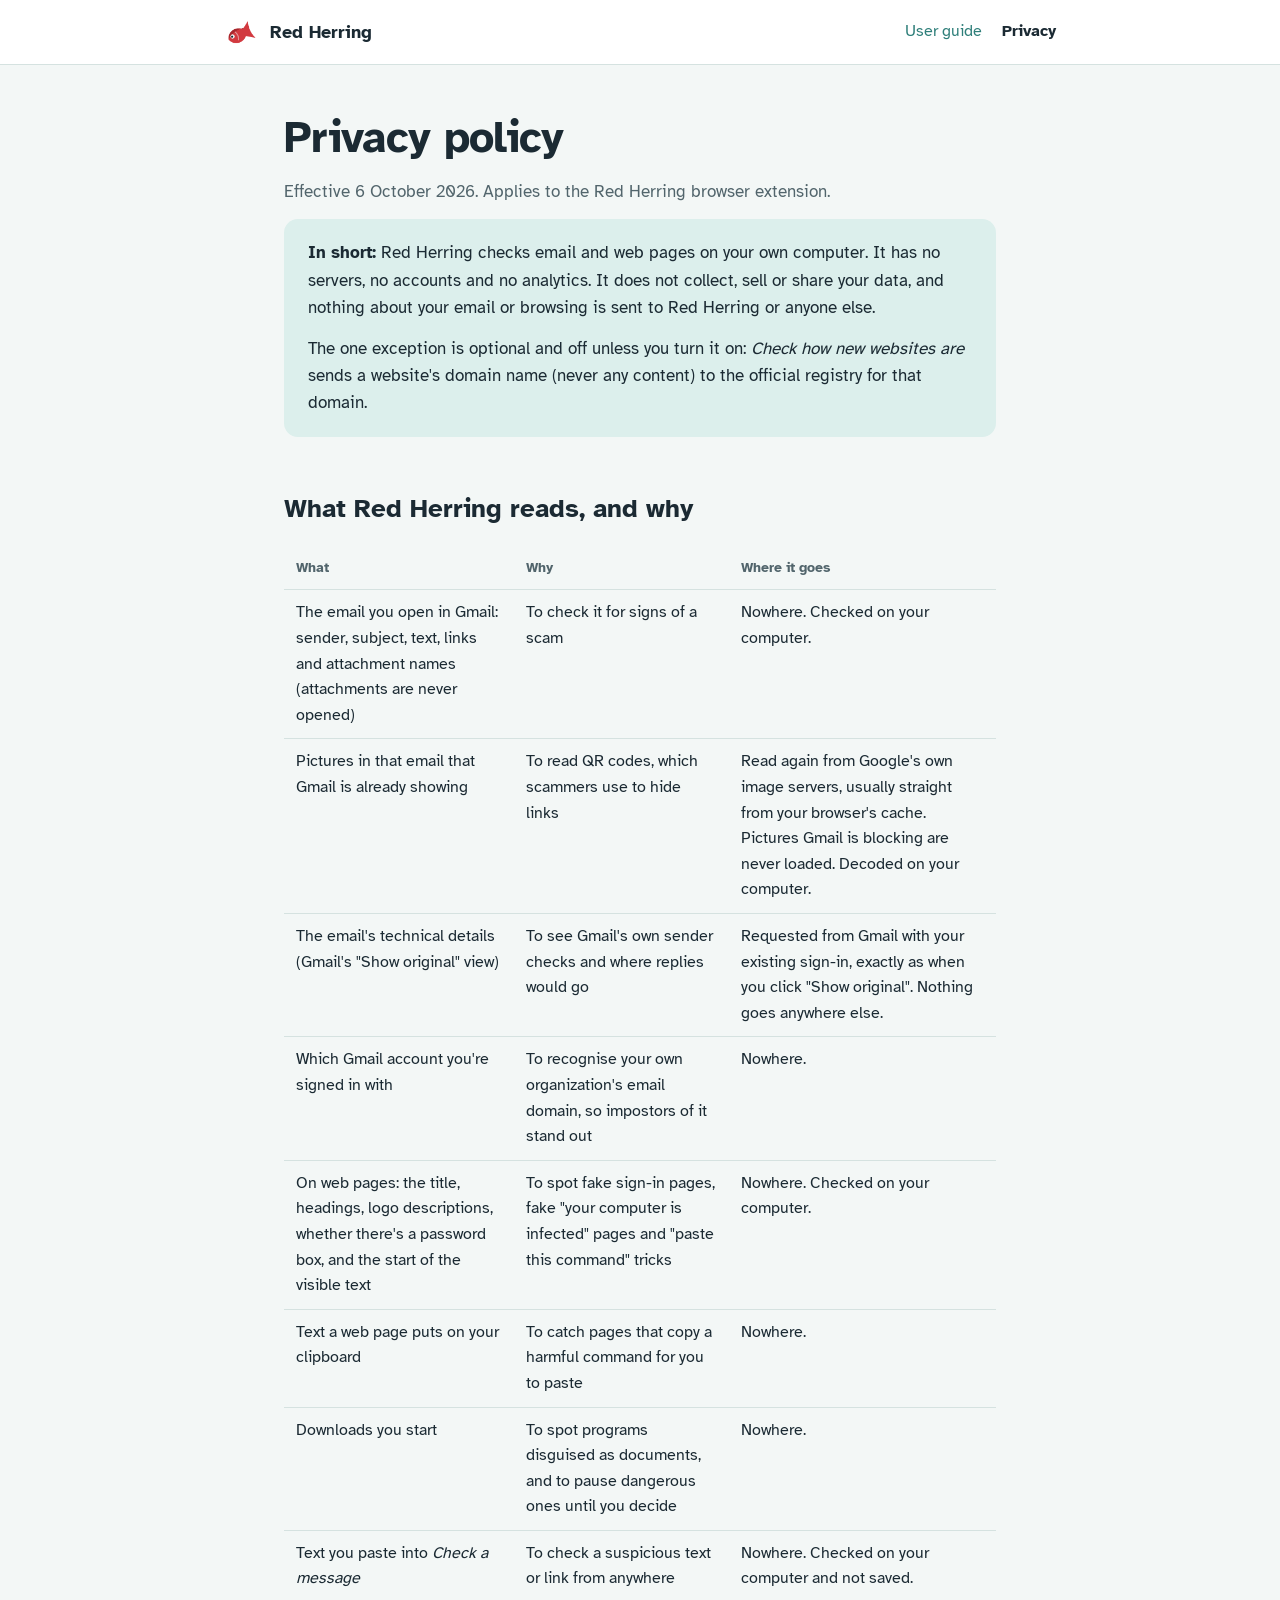
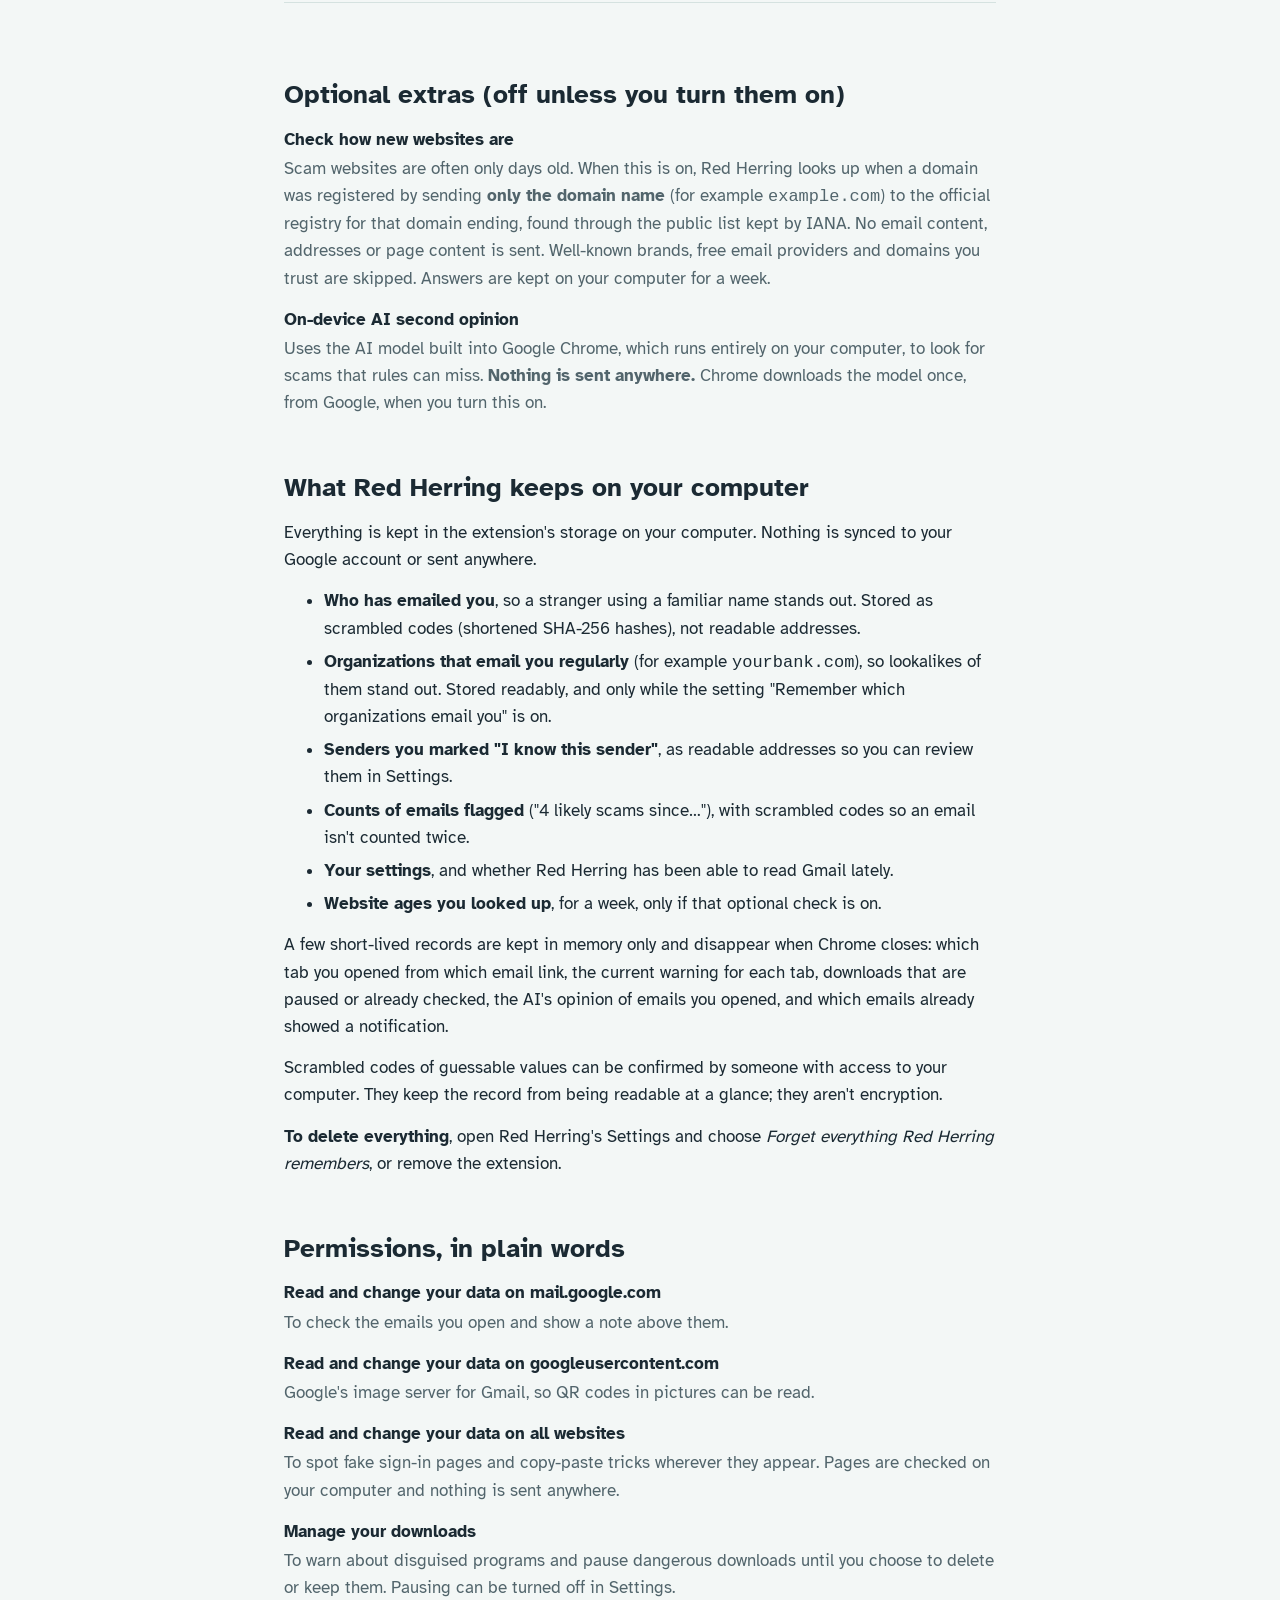
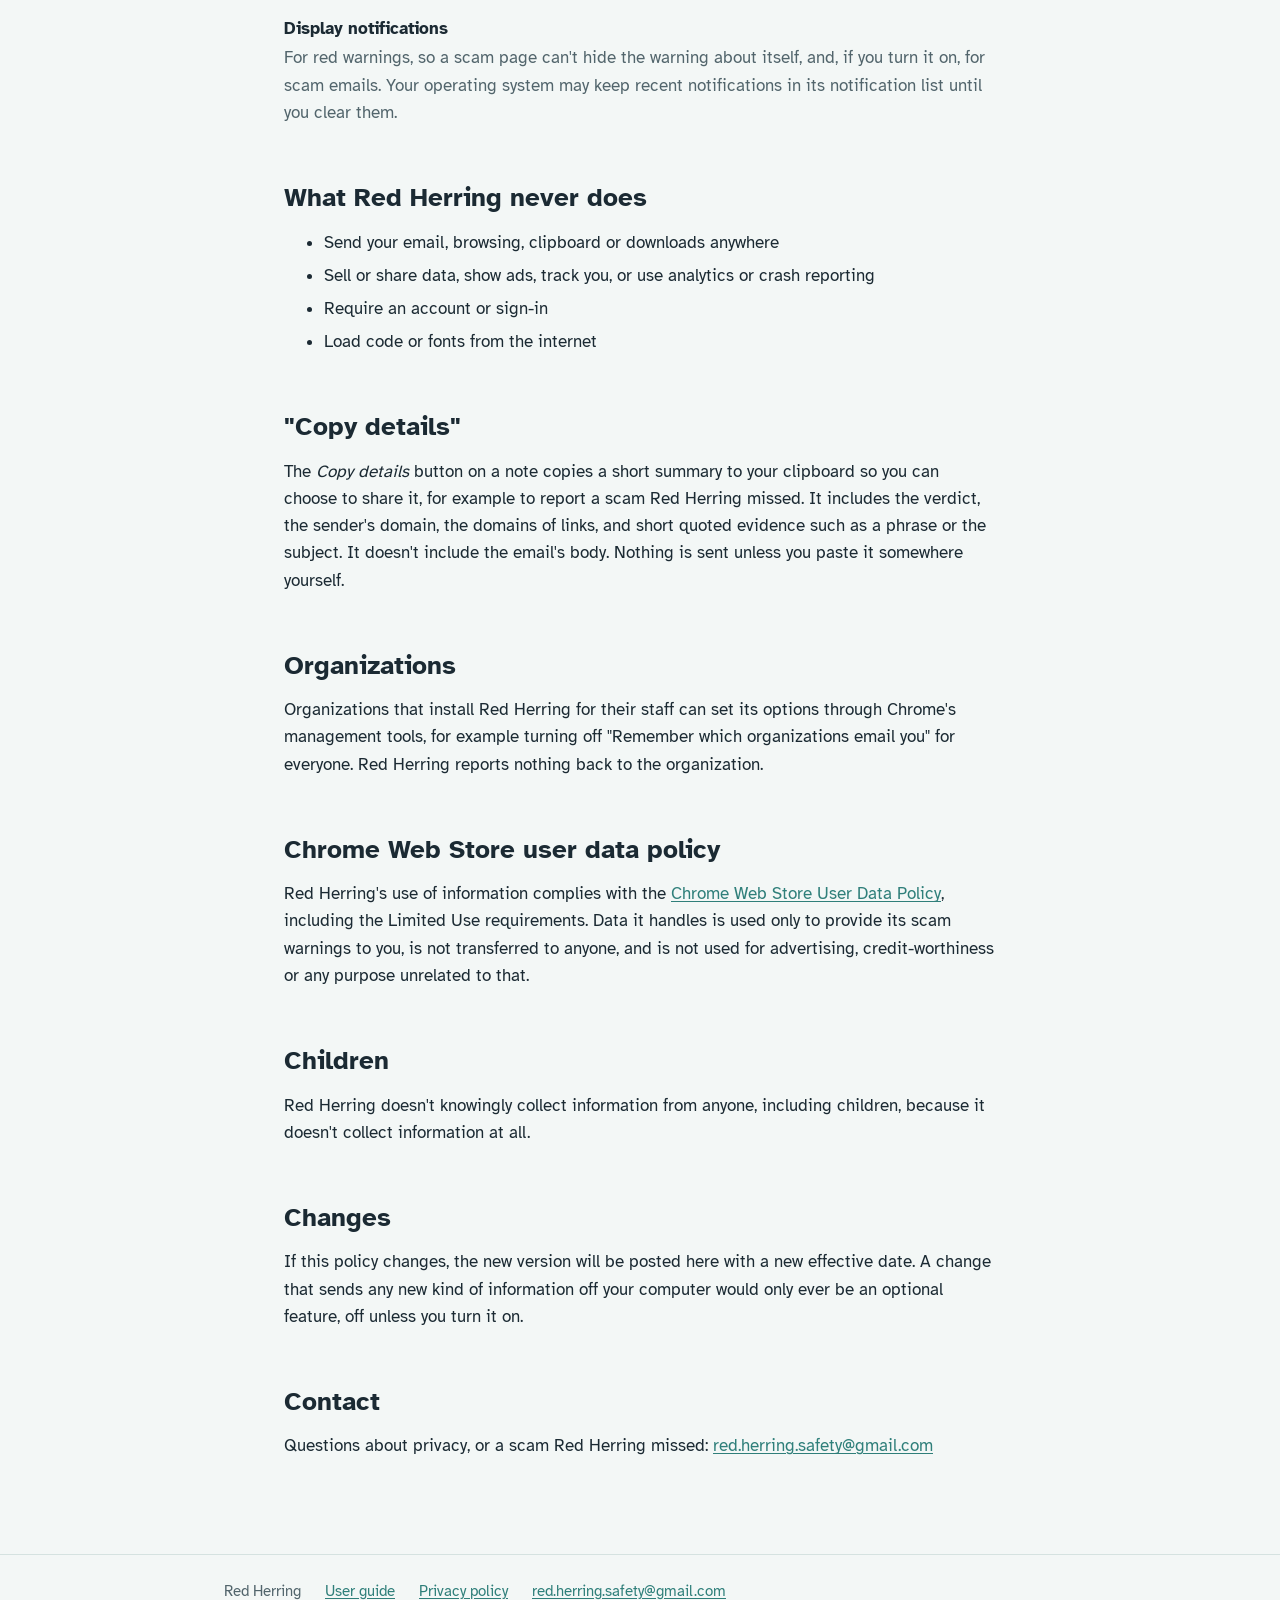
==== privacy.html @ 5241ccdd "Red Herring user guide and privacy policy Public pages for the Red Herring browser extension, served" ====
<!doctype html>
<html lang="en">
<head>
  <meta charset="utf-8">
  <meta name="viewport" content="width=device-width, initial-scale=1">
  <title>Red Herring privacy policy</title>
  <meta name="description" content="Red Herring checks email and web pages on your computer. It has no servers, no accounts and no telemetry.">
  <link rel="icon" href="assets/favicon.png">
  <link rel="stylesheet" href="assets/site.css">
</head>
<body>
  <header class="site-header">
    <div class="inner">
      <a class="brand" href="./"><img src="assets/fish.png" alt="">Red Herring</a>
      <nav aria-label="Site">
        <a href="./">User guide</a>
        <a href="privacy.html" aria-current="page">Privacy</a>
      </nav>
    </div>
  </header>

  <main class="prose">
    <h1>Privacy policy</h1>
    <p class="muted">Effective 6 October 2026. Applies to the Red Herring browser extension.</p>

    <div class="summary">
      <p><strong>In short:</strong> Red Herring checks email and web pages on your own computer. It has no servers, no accounts and no analytics. It does not collect, sell or share your data, and nothing about your email or browsing is sent to Red Herring or anyone else.</p>
      <p>The one exception is optional and off unless you turn it on: <em>Check how new websites are</em> sends a website's domain name (never any content) to the official registry for that domain.</p>
    </div>

    <h2>What Red Herring reads, and why</h2>
    <div class="table-wrap">
      <table>
        <thead><tr><th scope="col">What</th><th scope="col">Why</th><th scope="col">Where it goes</th></tr></thead>
        <tbody>
          <tr><td>The email you open in Gmail: sender, subject, text, links and attachment names (attachments are never opened)</td><td>To check it for signs of a scam</td><td>Nowhere. Checked on your computer.</td></tr>
          <tr><td>Pictures in that email that Gmail is already showing</td><td>To read QR codes, which scammers use to hide links</td><td>Read again from Google's own image servers, usually straight from your browser's cache. Pictures Gmail is blocking are never loaded. Decoded on your computer.</td></tr>
          <tr><td>The email's technical details (Gmail's "Show original" view)</td><td>To see Gmail's own sender checks and where replies would go</td><td>Requested from Gmail with your existing sign-in, exactly as when you click "Show original". Nothing goes anywhere else.</td></tr>
          <tr><td>Which Gmail account you're signed in with</td><td>To recognise your own organization's email domain, so impostors of it stand out</td><td>Nowhere.</td></tr>
          <tr><td>On web pages: the title, headings, logo descriptions, whether there's a password box, and the start of the visible text</td><td>To spot fake sign-in pages, fake "your computer is infected" pages and "paste this command" tricks</td><td>Nowhere. Checked on your computer.</td></tr>
          <tr><td>Text a web page puts on your clipboard</td><td>To catch pages that copy a harmful command for you to paste</td><td>Nowhere.</td></tr>
          <tr><td>Downloads you start</td><td>To spot programs disguised as documents, and to pause dangerous ones until you decide</td><td>Nowhere.</td></tr>
          <tr><td>Text you paste into <em>Check a message</em></td><td>To check a suspicious text or link from anywhere</td><td>Nowhere. Checked on your computer and not saved.</td></tr>
        </tbody>
      </table>
    </div>

    <h2>Optional extras (off unless you turn them on)</h2>
    <dl>
      <dt>Check how new websites are</dt>
      <dd>Scam websites are often only days old. When this is on, Red Herring looks up when a domain was registered by sending <strong>only the domain name</strong> (for example <code>example.com</code>) to the official registry for that domain ending, found through the public list kept by IANA. No email content, addresses or page content is sent. Well-known brands, free email providers and domains you trust are skipped. Answers are kept on your computer for a week.</dd>
      <dt>On-device AI second opinion</dt>
      <dd>Uses the AI model built into Google Chrome, which runs entirely on your computer, to look for scams that rules can miss. <strong>Nothing is sent anywhere.</strong> Chrome downloads the model once, from Google, when you turn this on.</dd>
    </dl>

    <h2>What Red Herring keeps on your computer</h2>
    <p>Everything is kept in the extension's storage on your computer. Nothing is synced to your Google account or sent anywhere.</p>
    <ul>
      <li><strong>Who has emailed you</strong>, so a stranger using a familiar name stands out. Stored as scrambled codes (shortened SHA-256 hashes), not readable addresses.</li>
      <li><strong>Organizations that email you regularly</strong> (for example <code>yourbank.com</code>), so lookalikes of them stand out. Stored readably, and only while the setting "Remember which organizations email you" is on.</li>
      <li><strong>Senders you marked "I know this sender"</strong>, as readable addresses so you can review them in Settings.</li>
      <li><strong>Counts of emails flagged</strong> ("4 likely scams since…"), with scrambled codes so an email isn't counted twice.</li>
      <li><strong>Your settings</strong>, and whether Red Herring has been able to read Gmail lately.</li>
      <li><strong>Website ages you looked up</strong>, for a week, only if that optional check is on.</li>
    </ul>
    <p>A few short-lived records are kept in memory only and disappear when Chrome closes: which tab you opened from which email link, the current warning for each tab, downloads that are paused or already checked, the AI's opinion of emails you opened, and which emails already showed a notification.</p>
    <p>Scrambled codes of guessable values can be confirmed by someone with access to your computer. They keep the record from being readable at a glance; they aren't encryption.</p>
    <p><strong>To delete everything</strong>, open Red Herring's Settings and choose <em>Forget everything Red Herring remembers</em>, or remove the extension.</p>

    <h2>Permissions, in plain words</h2>
    <dl>
      <dt>Read and change your data on mail.google.com</dt>
      <dd>To check the emails you open and show a note above them.</dd>
      <dt>Read and change your data on googleusercontent.com</dt>
      <dd>Google's image server for Gmail, so QR codes in pictures can be read.</dd>
      <dt>Read and change your data on all websites</dt>
      <dd>To spot fake sign-in pages and copy-paste tricks wherever they appear. Pages are checked on your computer and nothing is sent anywhere.</dd>
      <dt>Manage your downloads</dt>
      <dd>To warn about disguised programs and pause dangerous downloads until you choose to delete or keep them. Pausing can be turned off in Settings.</dd>
      <dt>Display notifications</dt>
      <dd>For red warnings, so a scam page can't hide the warning about itself, and, if you turn it on, for scam emails. Your operating system may keep recent notifications in its notification list until you clear them.</dd>
    </dl>

    <h2>What Red Herring never does</h2>
    <ul>
      <li>Send your email, browsing, clipboard or downloads anywhere</li>
      <li>Sell or share data, show ads, track you, or use analytics or crash reporting</li>
      <li>Require an account or sign-in</li>
      <li>Load code or fonts from the internet</li>
    </ul>

    <h2>"Copy details"</h2>
    <p>The <em>Copy details</em> button on a note copies a short summary to your clipboard so you can choose to share it, for example to report a scam Red Herring missed. It includes the verdict, the sender's domain, the domains of links, and short quoted evidence such as a phrase or the subject. It doesn't include the email's body. Nothing is sent unless you paste it somewhere yourself.</p>

    <h2>Organizations</h2>
    <p>Organizations that install Red Herring for their staff can set its options through Chrome's management tools, for example turning off "Remember which organizations email you" for everyone. Red Herring reports nothing back to the organization.</p>

    <h2>Chrome Web Store user data policy</h2>
    <p>Red Herring's use of information complies with the <a href="https://developer.chrome.com/docs/webstore/program-policies/user-data-faq">Chrome Web Store User Data Policy</a>, including the Limited Use requirements. Data it handles is used only to provide its scam warnings to you, is not transferred to anyone, and is not used for advertising, credit-worthiness or any purpose unrelated to that.</p>

    <h2>Children</h2>
    <p>Red Herring doesn't knowingly collect information from anyone, including children, because it doesn't collect information at all.</p>

    <h2>Changes</h2>
    <p>If this policy changes, the new version will be posted here with a new effective date. A change that sends any new kind of information off your computer would only ever be an optional feature, off unless you turn it on.</p>

    <h2>Contact</h2>
    <p>Questions about privacy, or a scam Red Herring missed: <a href="mailto:red.herring.safety@gmail.com">red.herring.safety@gmail.com</a></p>
  </main>

  <footer class="site-footer">
    <div class="inner">
      <span>Red Herring</span>
      <a href="./">User guide</a>
      <a href="privacy.html">Privacy policy</a>
      <a href="mailto:red.herring.safety@gmail.com">red.herring.safety@gmail.com</a>
    </div>
  </footer>
</body>
</html>
---- assets/site.css ----
/* Red Herring - public pages. Same look as the extension: calm sea tones,
   herring red kept for the fish and real danger. */

@font-face {
  font-family: 'Atkinson Hyperlegible';
  src: url('fonts/atkinson-hyperlegible-latin-400-normal.woff2') format('woff2');
  font-weight: 400;
  font-display: swap;
}
@font-face {
  font-family: 'Atkinson Hyperlegible';
  src: url('fonts/atkinson-hyperlegible-latin-700-normal.woff2') format('woff2');
  font-weight: 700;
  font-display: swap;
}

:root {
  --paper: #f3f7f6;
  --surface: #ffffff;
  --ink: #1b2a33;
  --muted: #52656c;
  --line: #d5e2e0;
  --tide: #2f7f7a;
  --tide-soft: #dcefec;
  --amber: #a86d06;
  --amber-soft: #fbefd6;
  --red: #b42e34;
  --red-soft: #fbe3e2;
  --neutral: #7a8b90;
  color-scheme: light dark;
}
@media (prefers-color-scheme: dark) {
  :root:not([data-theme='light']) {
    --paper: #12232b;
    --surface: #182d36;
    --ink: #e4eeec;
    --muted: #9db2b5;
    --line: #2a434c;
    --tide: #5db8af;
    --tide-soft: #1d3d3f;
    --amber: #e0a63a;
    --amber-soft: #3a3120;
    --red: #f0676b;
    --red-soft: #402528;
    --neutral: #8fa2a6;
  }
}

* { box-sizing: border-box; }
html { -webkit-text-size-adjust: 100%; }
body {
  margin: 0;
  background: var(--paper);
  color: var(--ink);
  font: 17px/1.6 'Atkinson Hyperlegible', system-ui, sans-serif;
}
a { color: var(--tide); text-underline-offset: 2px; }
:focus-visible { outline: 2px solid var(--tide); outline-offset: 2px; border-radius: 4px; }
.muted { color: var(--muted); }

/* Site header: the fish and name, two links. */
.site-header { border-bottom: 1px solid var(--line); background: var(--surface); }
.site-header .inner { max-width: 880px; margin: 0 auto; padding: 14px 24px; display: flex; align-items: center; gap: 12px; }
.site-header .brand { display: flex; align-items: center; gap: 10px; font-weight: 700; color: var(--ink); text-decoration: none; font-size: 18px; }
.site-header .brand img { width: 36px; height: 36px; }
.site-header nav { margin-left: auto; display: flex; gap: 20px; font-size: 16px; }
.site-header nav a { text-decoration: none; }
.site-header nav a[aria-current='page'] { color: var(--ink); font-weight: 700; }

main { max-width: 880px; margin: 0 auto; padding: 48px 24px 80px; }
main.prose { max-width: 760px; }

h1 { font-size: clamp(30px, 4.6vw, 44px); line-height: 1.12; letter-spacing: -.015em; margin: 0 0 16px; }
h2 { font-size: 26px; line-height: 1.25; margin: 56px 0 14px; }
h3 { font-size: 19px; line-height: 1.3; margin: 28px 0 6px; }
p, ul, ol { margin: 0 0 14px; }
li + li { margin-top: 6px; }
.lede { font-size: 20px; color: var(--muted); max-width: 56ch; }

/* Hero on the guide. */
.hero { display: grid; grid-template-columns: 1fr auto; gap: 32px; align-items: center; }
.hero img { width: 160px; height: 160px; }

/* Contents list for the long guide. */
.contents { margin-top: 32px; padding: 18px 22px; border: 1px solid var(--line); border-radius: 12px; background: var(--surface); }
.contents h2 { font-size: 15px; margin: 0 0 8px; color: var(--muted); }
.contents ol { margin: 0; padding-left: 30px; columns: 2; column-gap: 32px; }
.contents li { break-inside: avoid; }

/* The verdict colours, explained once. */
.key { list-style: none; padding: 0; display: grid; gap: 12px; }
.key li { display: grid; grid-template-columns: 16px 1fr; gap: 12px; align-items: start; margin: 0; }
.key .swatch { width: 16px; height: 16px; border-radius: 50%; margin-top: 5px; }
.key .danger { background: var(--red); }
.key .caution { background: var(--amber); }
.key .ok { background: var(--neutral); }

figure { margin: 18px 0 22px; }
figure img { display: block; max-width: 100%; height: auto; border-radius: 10px; }
figcaption { font-size: 15px; color: var(--muted); margin-top: 8px; }

/* Settings and permissions read as definition lists. */
dl { margin: 0 0 14px; }
dt { font-weight: 700; margin-top: 14px; }
dd { margin: 2px 0 0; color: var(--muted); }

table { width: 100%; border-collapse: collapse; margin: 8px 0 20px; font-size: 16px; }
th, td { text-align: left; vertical-align: top; padding: 10px 12px; border-bottom: 1px solid var(--line); }
th { font-size: 14px; color: var(--muted); font-weight: 700; }
.table-wrap { overflow-x: auto; }

.callout { margin: 28px 0; padding: 20px 24px; border-radius: 14px; background: var(--amber-soft); }
.callout h2, .callout h3 { margin-top: 0; }
.callout p:last-child { margin-bottom: 0; }

.summary { padding: 20px 24px; border-radius: 14px; background: var(--tide-soft); }
.summary p:last-child { margin-bottom: 0; }

kbd { font: inherit; font-size: .9em; padding: 1px 6px; border: 1px solid var(--line); border-bottom-width: 2px; border-radius: 6px; background: var(--surface); }

.site-footer { border-top: 1px solid var(--line); }
.site-footer .inner { max-width: 880px; margin: 0 auto; padding: 24px; font-size: 15px; color: var(--muted); display: flex; flex-wrap: wrap; gap: 8px 24px; }

@media (max-width: 700px) {
  body { font-size: 16px; }
  main { padding: 32px 16px 64px; }
  .site-header .inner, .site-footer .inner { padding-left: 16px; padding-right: 16px; }
  .hero { grid-template-columns: 1fr; }
  .hero img { width: 96px; height: 96px; order: -1; }
  .contents ol { columns: 1; }
  /* The privacy table stacks: what, then why and where it goes. */
  table, tbody, tr, td { display: block; }
  thead { display: none; }
  tr { padding: 12px 0; border-bottom: 1px solid var(--line); }
  td { border: 0; padding: 2px 0; }
  td:first-child { font-weight: 700; }
  td:nth-child(2)::before { content: 'Why: '; color: var(--muted); font-weight: 700; }
  td:nth-child(3)::before { content: 'Where it goes: '; color: var(--muted); font-weight: 700; }
}
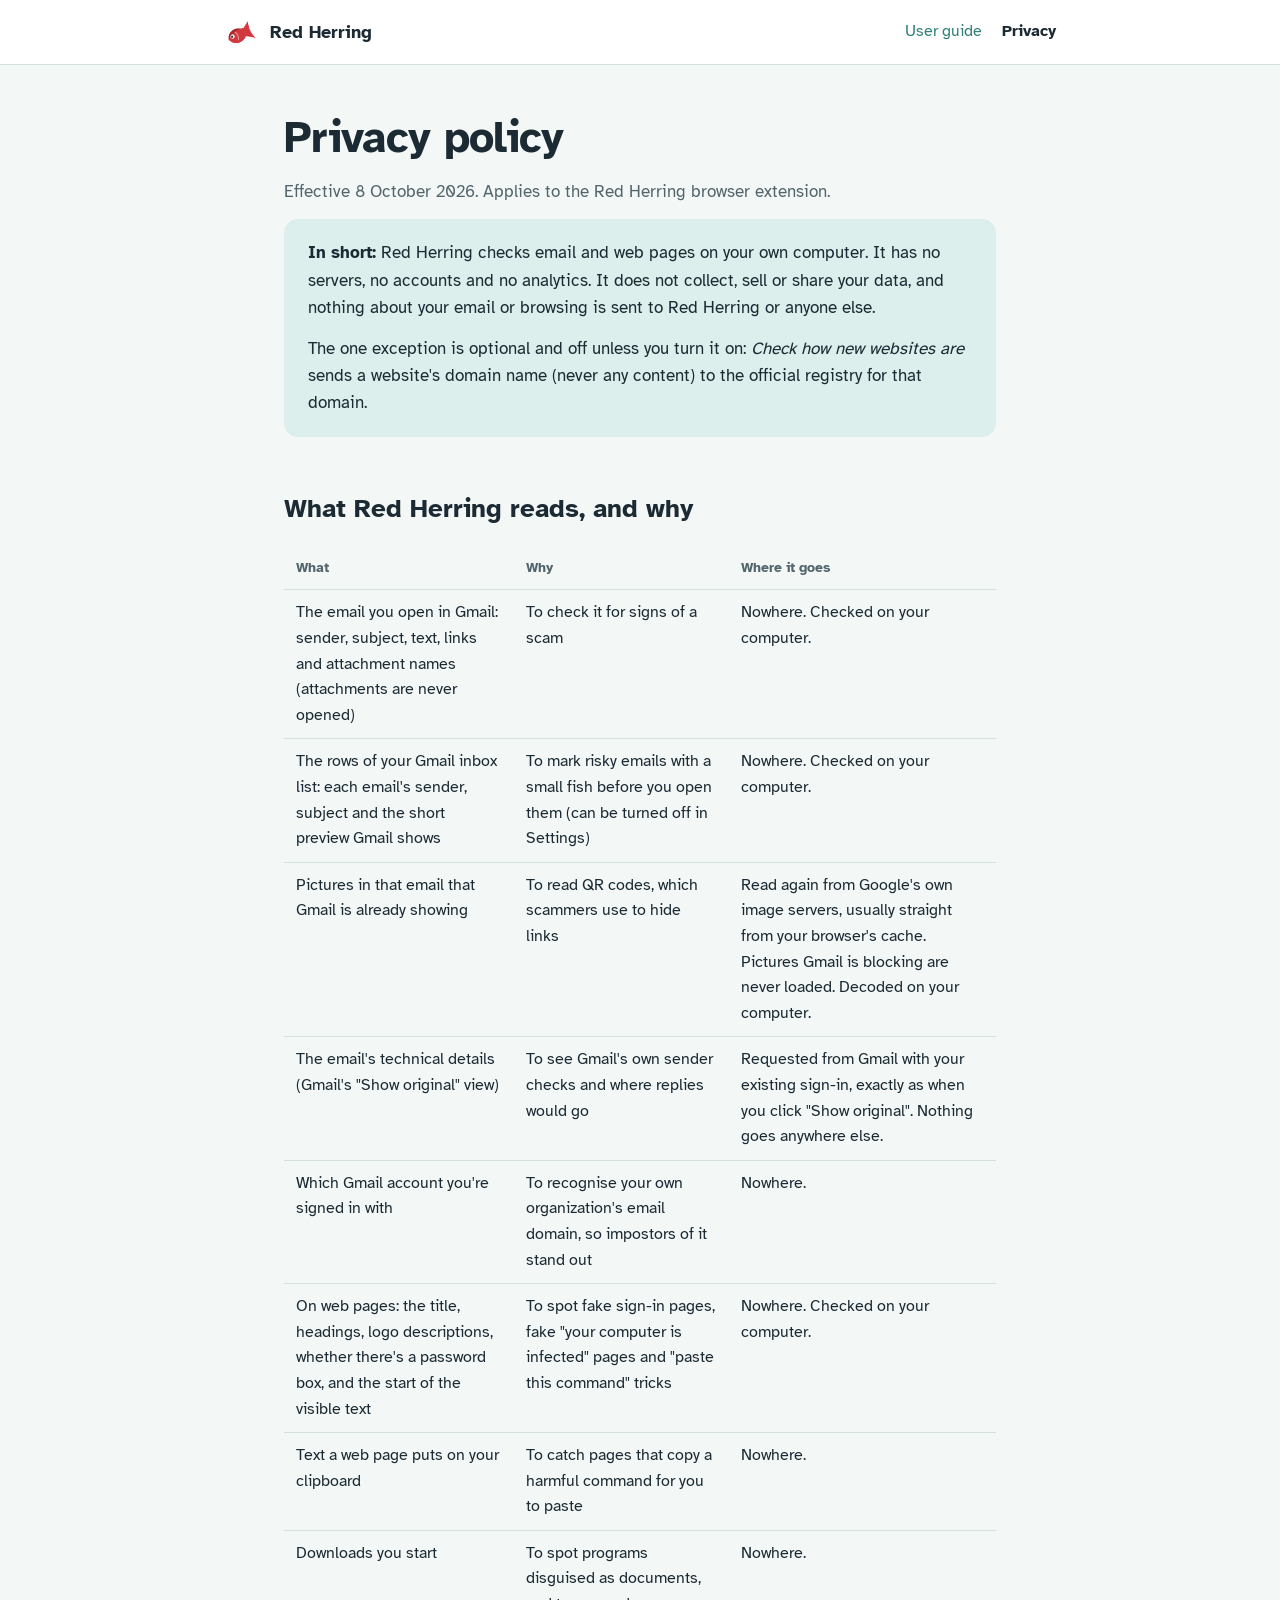
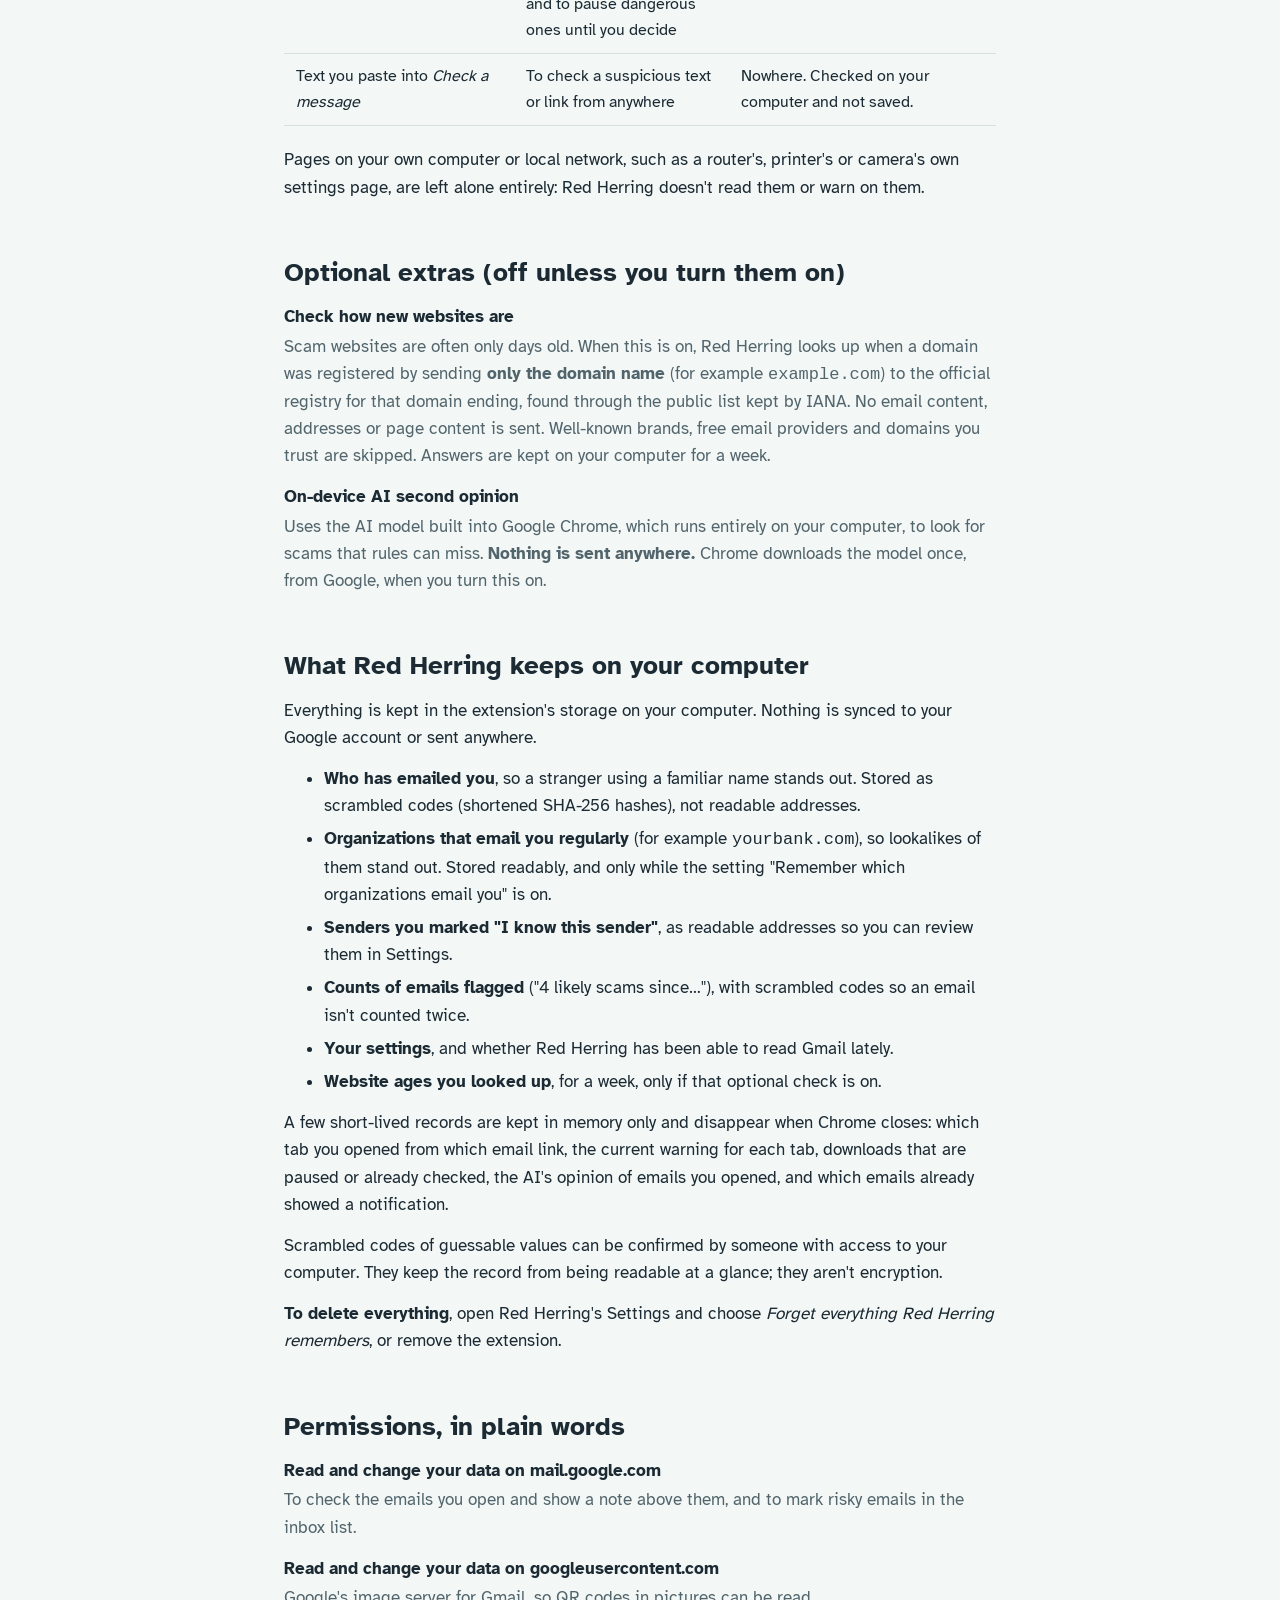
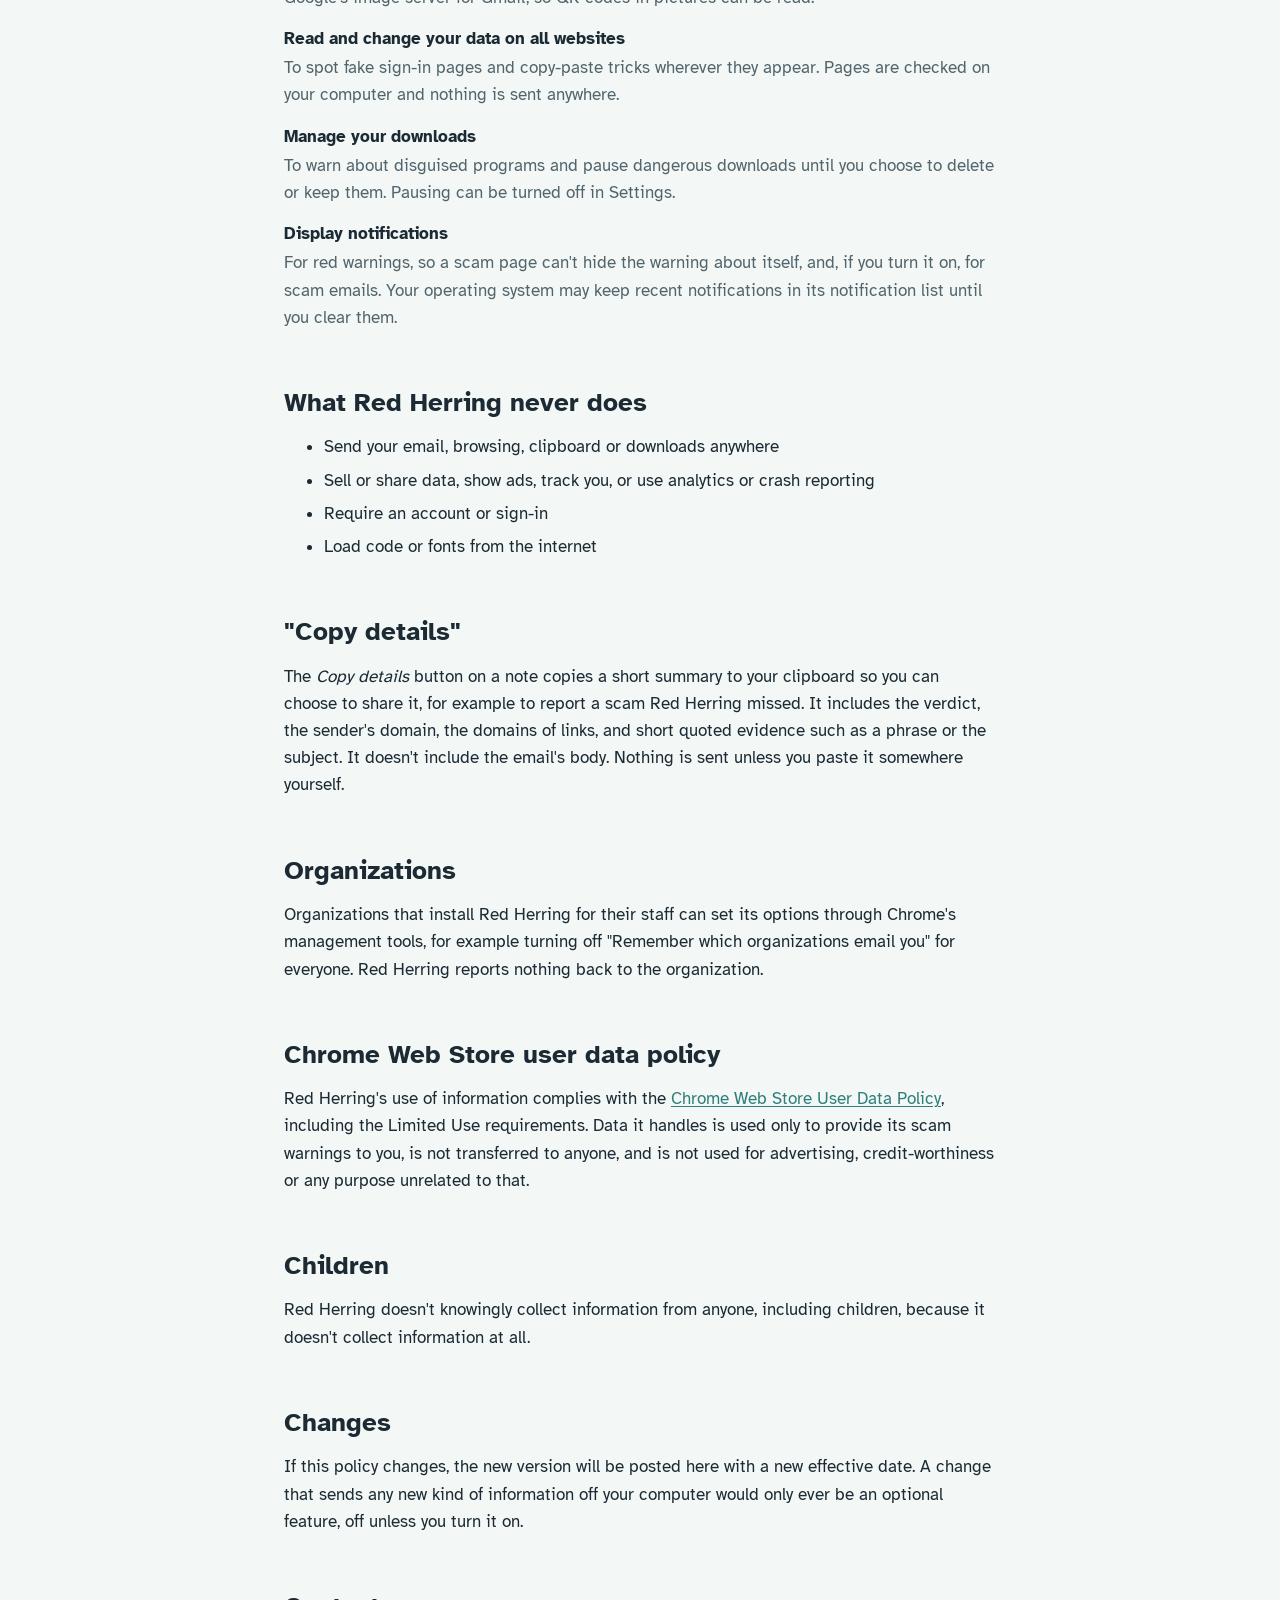
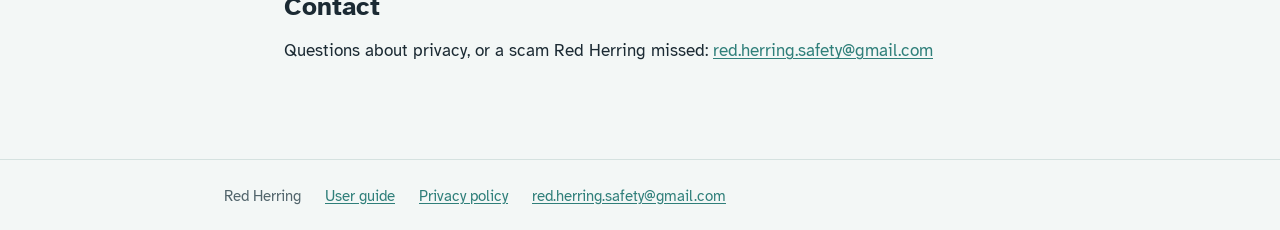
==== commit 6efef5d8: "Guide and privacy policy for 1.2.8: store link, inbox marks, Show me, sender facts, relationship sca" ====
--- a/privacy.html
+++ b/privacy.html
@@ -21,7 +21,7 @@
 
   <main class="prose">
     <h1>Privacy policy</h1>
-    <p class="muted">Effective 6 October 2026. Applies to the Red Herring browser extension.</p>
+    <p class="muted">Effective 8 October 2026. Applies to the Red Herring browser extension.</p>
 
     <div class="summary">
       <p><strong>In short:</strong> Red Herring checks email and web pages on your own computer. It has no servers, no accounts and no analytics. It does not collect, sell or share your data, and nothing about your email or browsing is sent to Red Herring or anyone else.</p>
@@ -34,6 +34,7 @@
         <thead><tr><th scope="col">What</th><th scope="col">Why</th><th scope="col">Where it goes</th></tr></thead>
         <tbody>
           <tr><td>The email you open in Gmail: sender, subject, text, links and attachment names (attachments are never opened)</td><td>To check it for signs of a scam</td><td>Nowhere. Checked on your computer.</td></tr>
+          <tr><td>The rows of your Gmail inbox list: each email's sender, subject and the short preview Gmail shows</td><td>To mark risky emails with a small fish before you open them (can be turned off in Settings)</td><td>Nowhere. Checked on your computer.</td></tr>
           <tr><td>Pictures in that email that Gmail is already showing</td><td>To read QR codes, which scammers use to hide links</td><td>Read again from Google's own image servers, usually straight from your browser's cache. Pictures Gmail is blocking are never loaded. Decoded on your computer.</td></tr>
           <tr><td>The email's technical details (Gmail's "Show original" view)</td><td>To see Gmail's own sender checks and where replies would go</td><td>Requested from Gmail with your existing sign-in, exactly as when you click "Show original". Nothing goes anywhere else.</td></tr>
           <tr><td>Which Gmail account you're signed in with</td><td>To recognise your own organization's email domain, so impostors of it stand out</td><td>Nowhere.</td></tr>
@@ -44,6 +45,7 @@
         </tbody>
       </table>
     </div>
+    <p>Pages on your own computer or local network, such as a router's, printer's or camera's own settings page, are left alone entirely: Red Herring doesn't read them or warn on them.</p>
 
     <h2>Optional extras (off unless you turn them on)</h2>
     <dl>
@@ -70,7 +72,7 @@
     <h2>Permissions, in plain words</h2>
     <dl>
       <dt>Read and change your data on mail.google.com</dt>
-      <dd>To check the emails you open and show a note above them.</dd>
+      <dd>To check the emails you open and show a note above them, and to mark risky emails in the inbox list.</dd>
       <dt>Read and change your data on googleusercontent.com</dt>
       <dd>Google's image server for Gmail, so QR codes in pictures can be read.</dd>
       <dt>Read and change your data on all websites</dt>
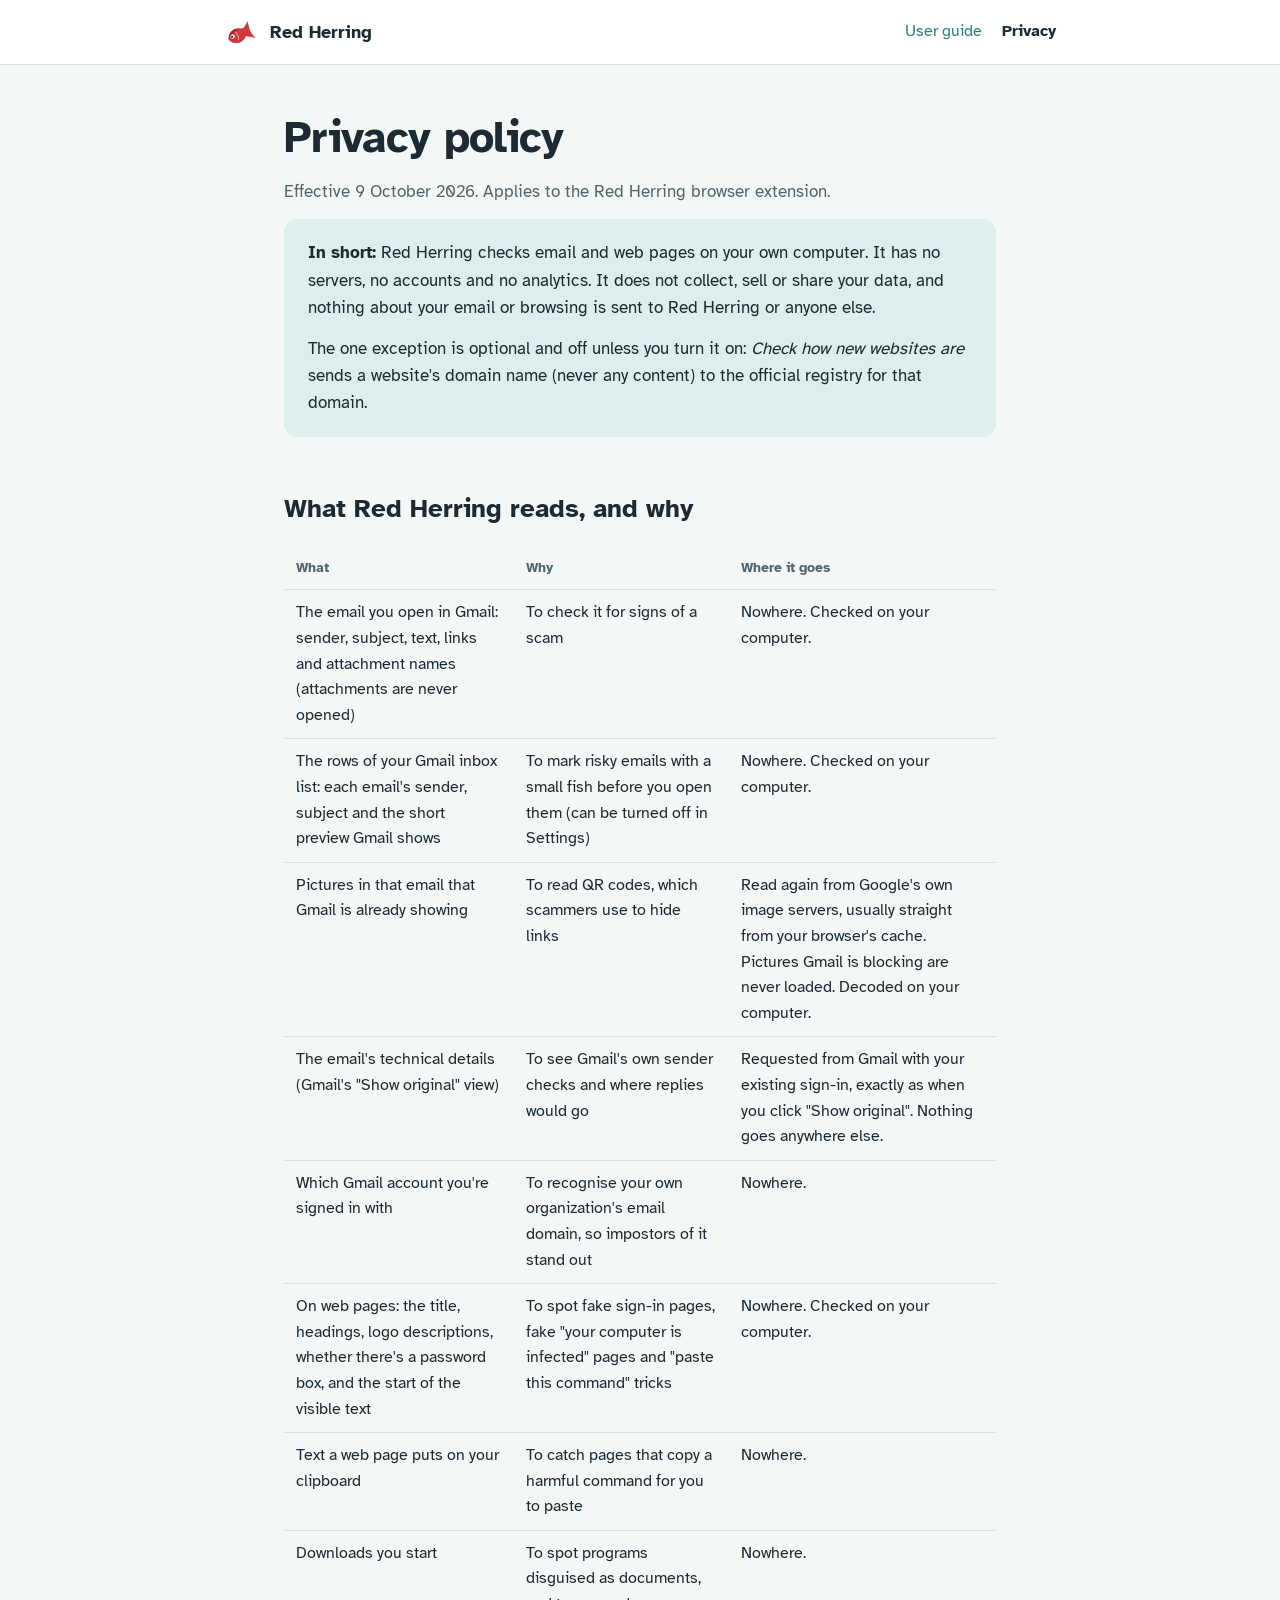
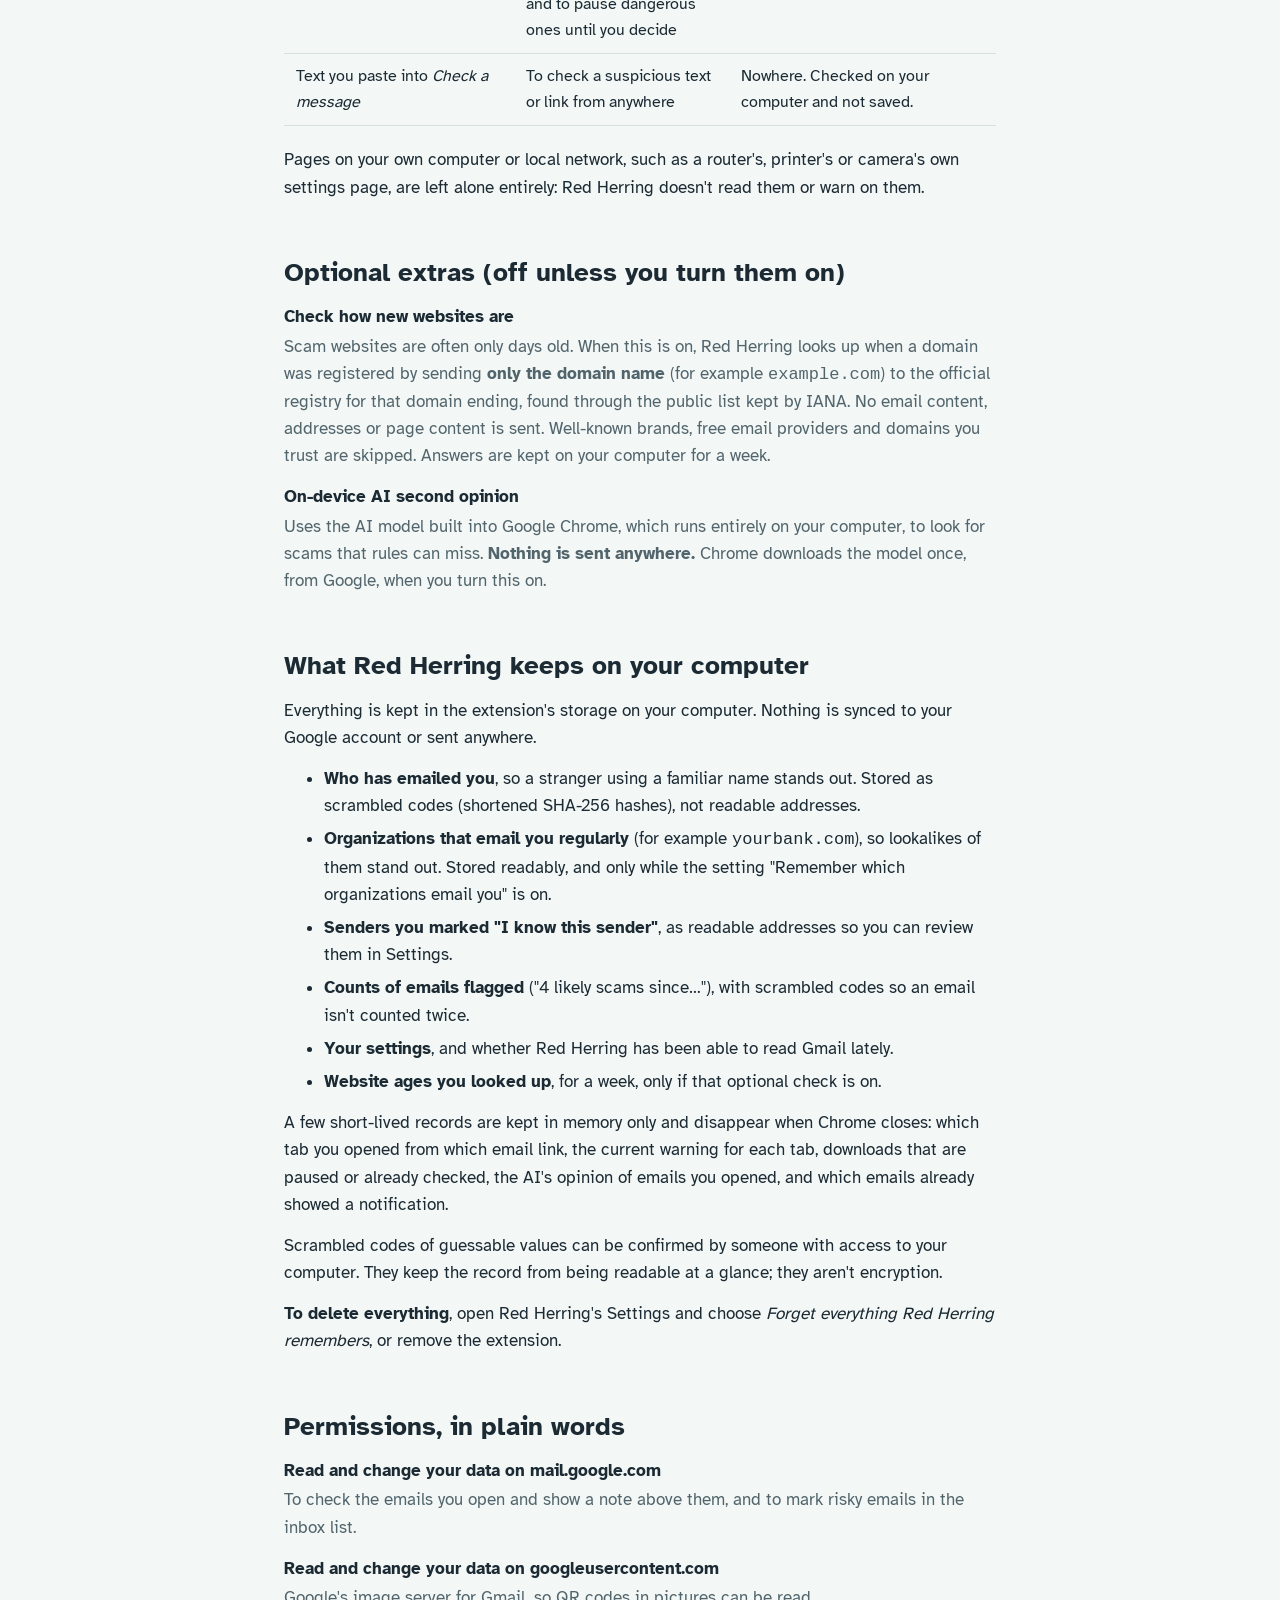
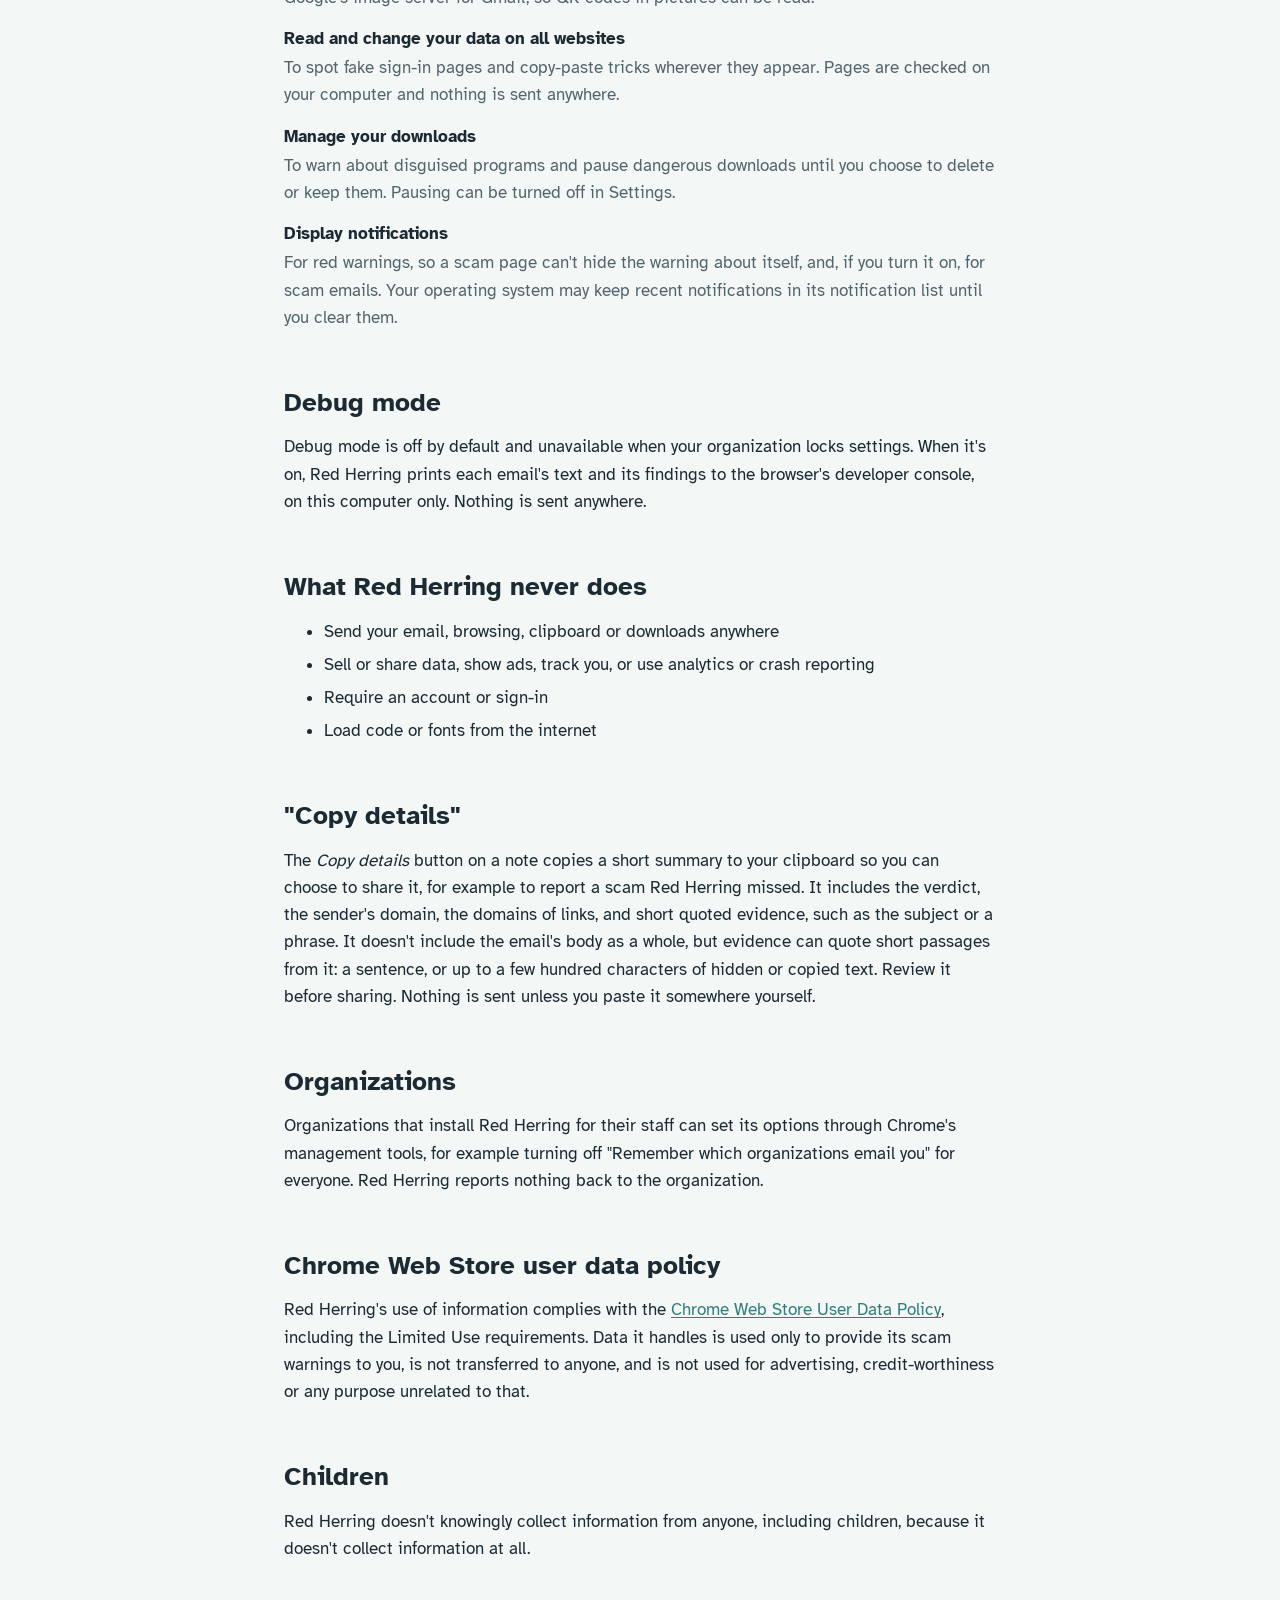
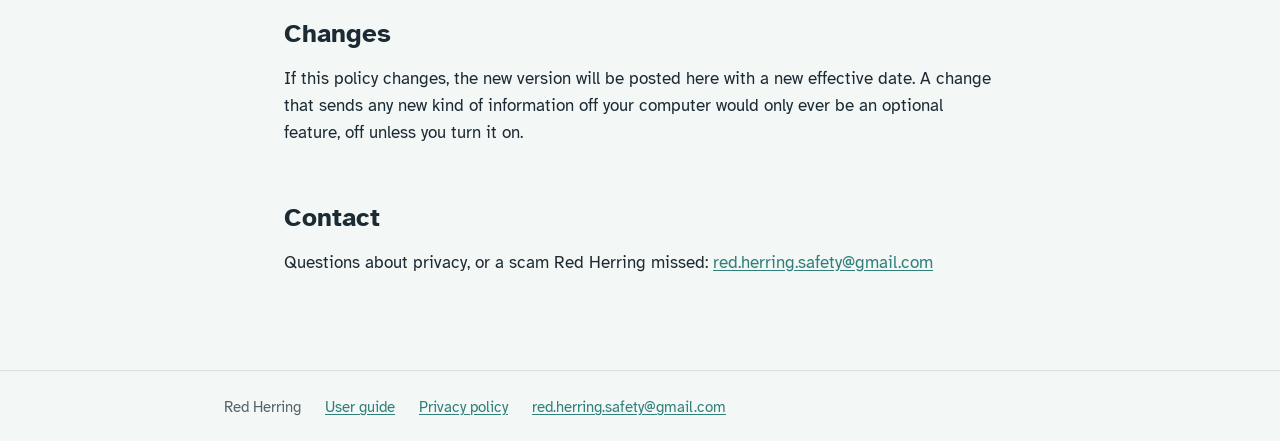
==== commit 5b23c5fe: "Guide and privacy policy for 1.3.0: trust needs Gmail's confirmation, download pause timing, what Co" ====
--- a/privacy.html
+++ b/privacy.html
@@ -21,7 +21,7 @@
 
   <main class="prose">
     <h1>Privacy policy</h1>
-    <p class="muted">Effective 8 October 2026. Applies to the Red Herring browser extension.</p>
+    <p class="muted">Effective 9 October 2026. Applies to the Red Herring browser extension.</p>
 
     <div class="summary">
       <p><strong>In short:</strong> Red Herring checks email and web pages on your own computer. It has no servers, no accounts and no analytics. It does not collect, sell or share your data, and nothing about your email or browsing is sent to Red Herring or anyone else.</p>
@@ -83,6 +83,9 @@
       <dd>For red warnings, so a scam page can't hide the warning about itself, and, if you turn it on, for scam emails. Your operating system may keep recent notifications in its notification list until you clear them.</dd>
     </dl>
 
+    <h2>Debug mode</h2>
+    <p>Debug mode is off by default and unavailable when your organization locks settings. When it's on, Red Herring prints each email's text and its findings to the browser's developer console, on this computer only. Nothing is sent anywhere.</p>
+
     <h2>What Red Herring never does</h2>
     <ul>
       <li>Send your email, browsing, clipboard or downloads anywhere</li>
@@ -92,7 +95,7 @@
     </ul>
 
     <h2>"Copy details"</h2>
-    <p>The <em>Copy details</em> button on a note copies a short summary to your clipboard so you can choose to share it, for example to report a scam Red Herring missed. It includes the verdict, the sender's domain, the domains of links, and short quoted evidence such as a phrase or the subject. It doesn't include the email's body. Nothing is sent unless you paste it somewhere yourself.</p>
+    <p>The <em>Copy details</em> button on a note copies a short summary to your clipboard so you can choose to share it, for example to report a scam Red Herring missed. It includes the verdict, the sender's domain, the domains of links, and short quoted evidence, such as the subject or a phrase. It doesn't include the email's body as a whole, but evidence can quote short passages from it: a sentence, or up to a few hundred characters of hidden or copied text. Review it before sharing. Nothing is sent unless you paste it somewhere yourself.</p>
 
     <h2>Organizations</h2>
     <p>Organizations that install Red Herring for their staff can set its options through Chrome's management tools, for example turning off "Remember which organizations email you" for everyone. Red Herring reports nothing back to the organization.</p>
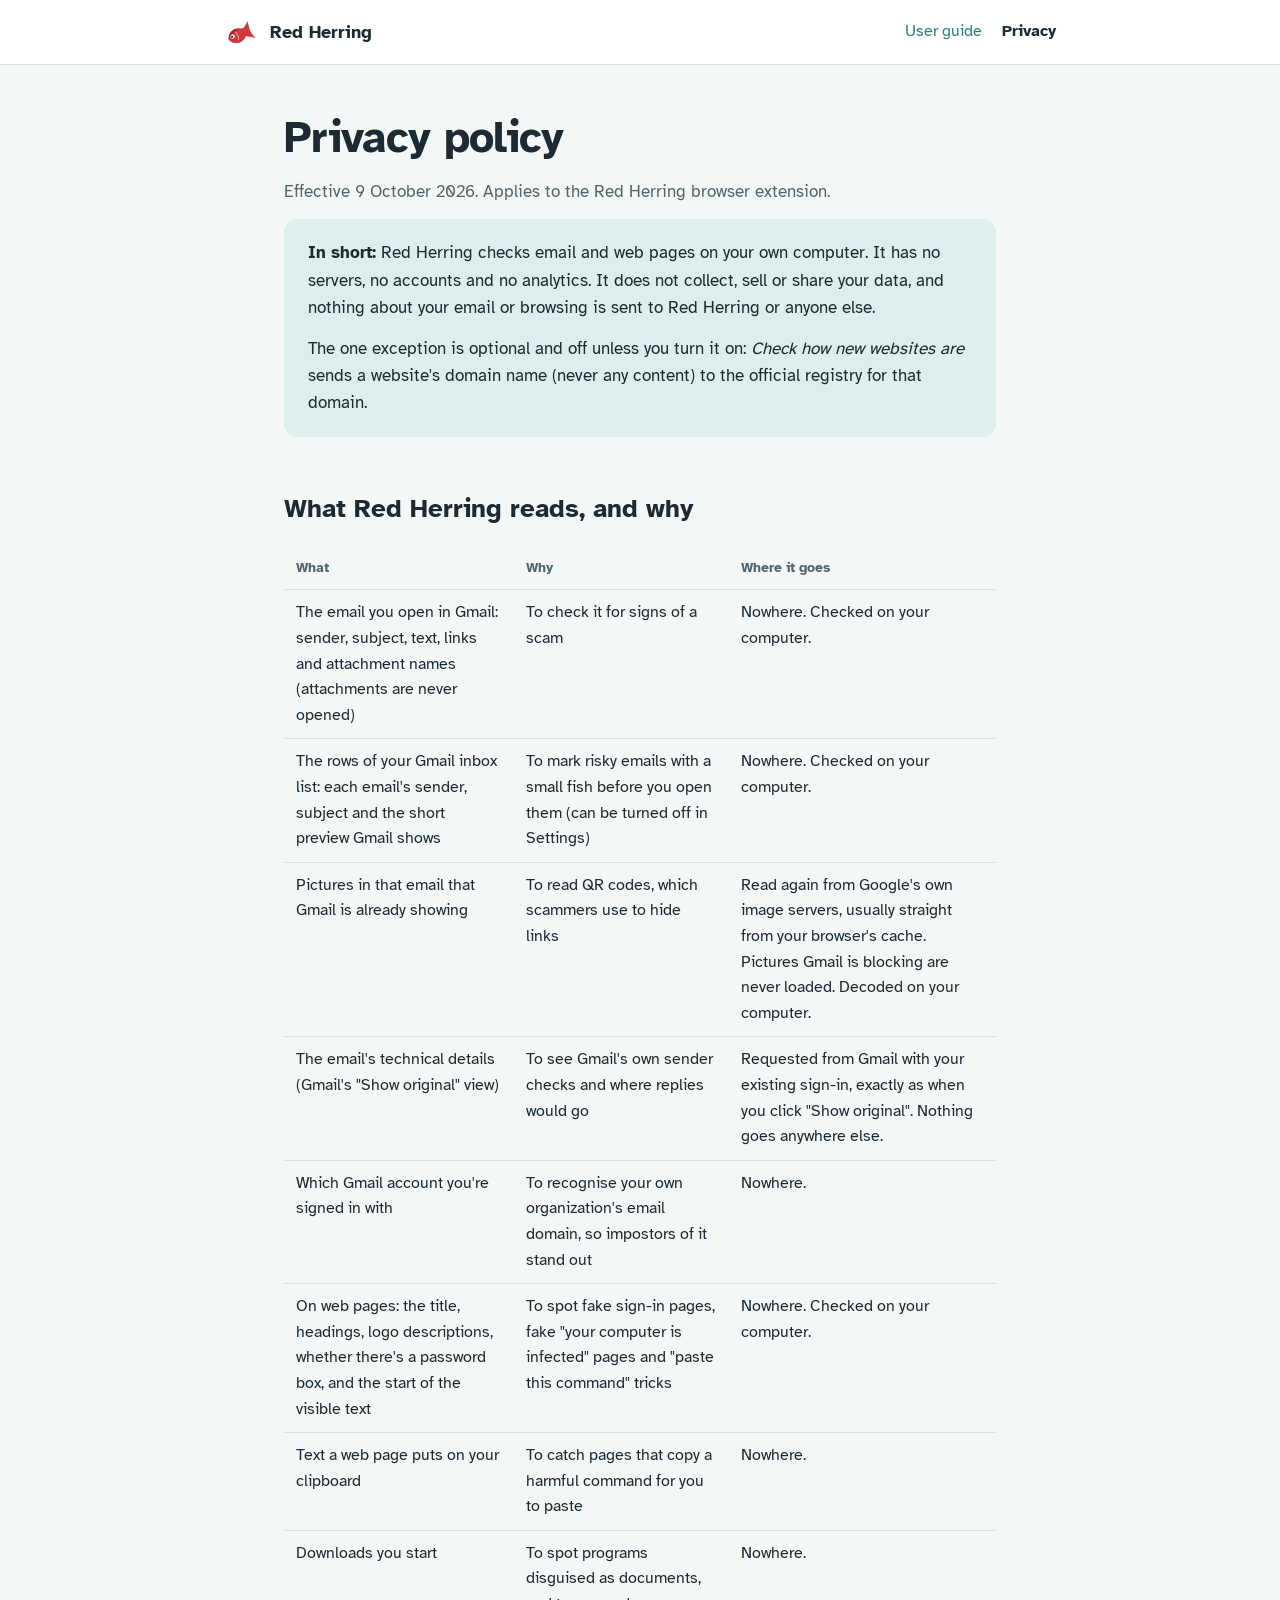
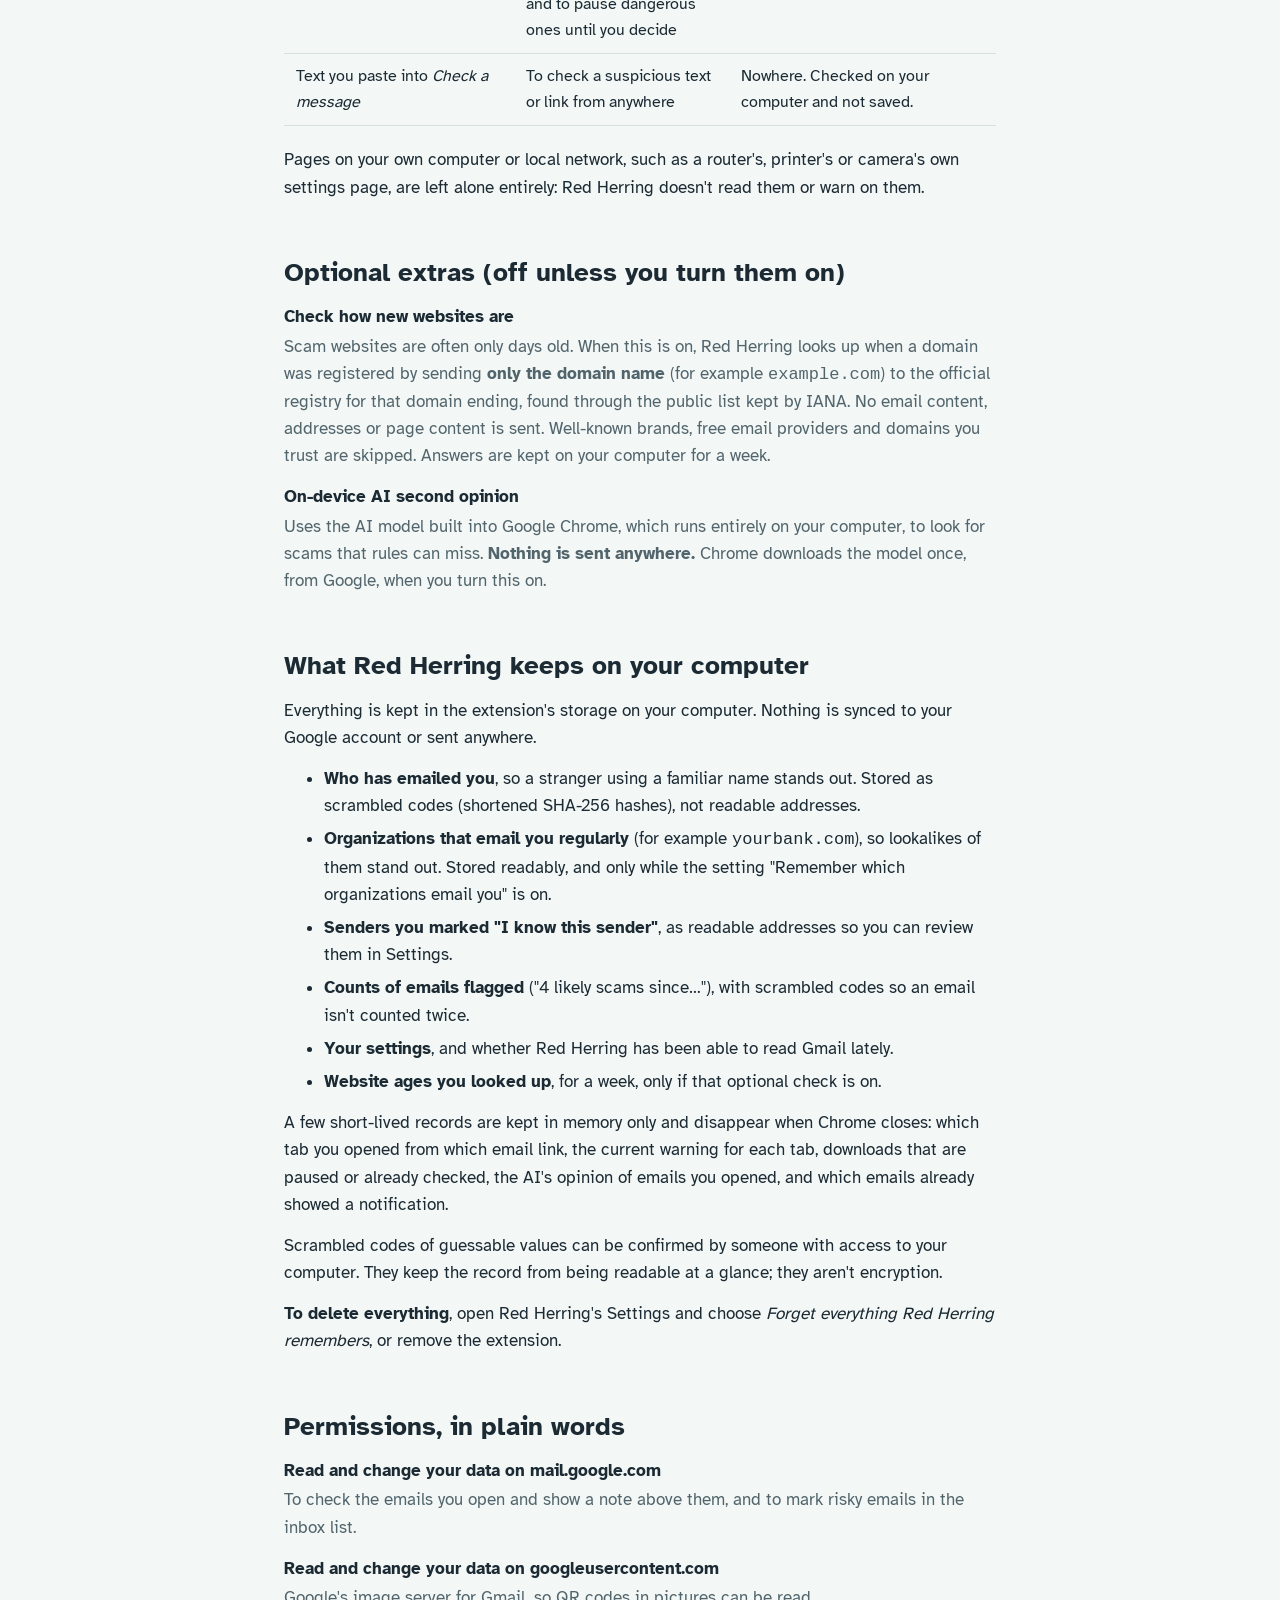
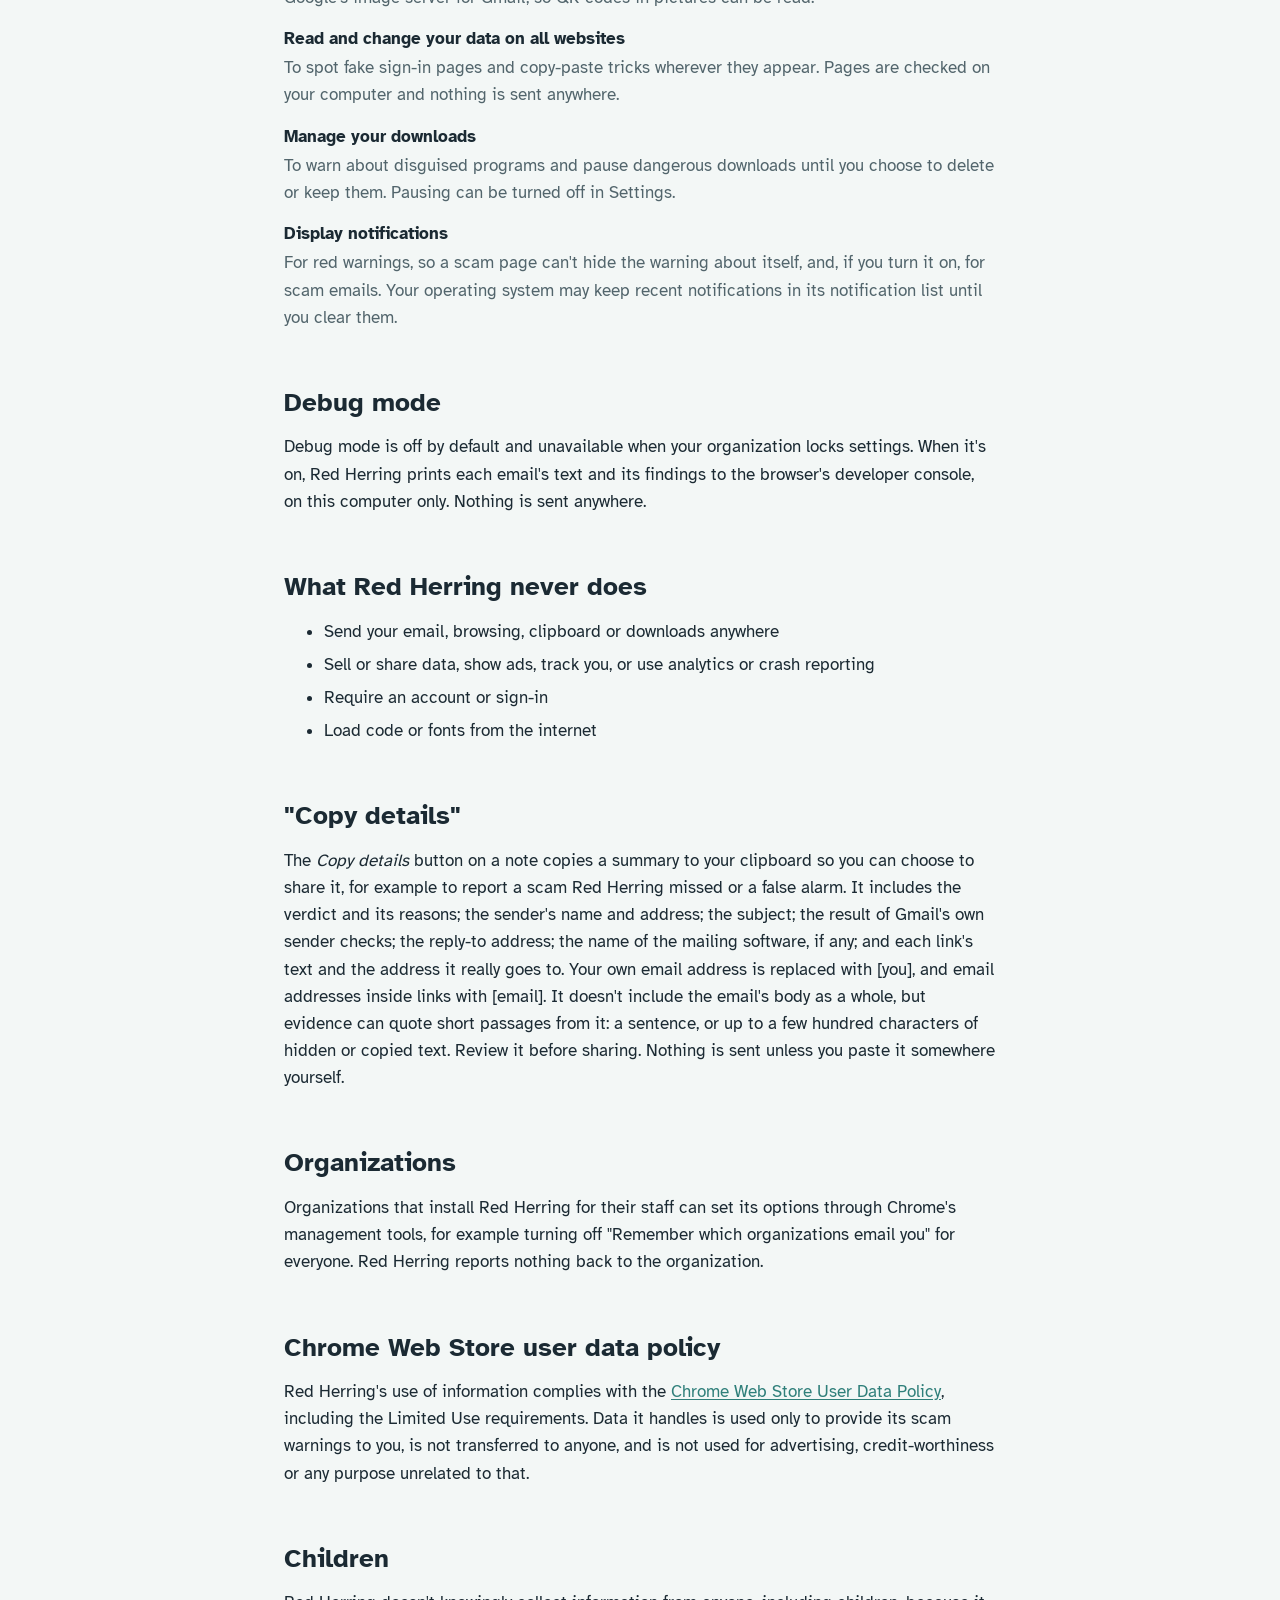
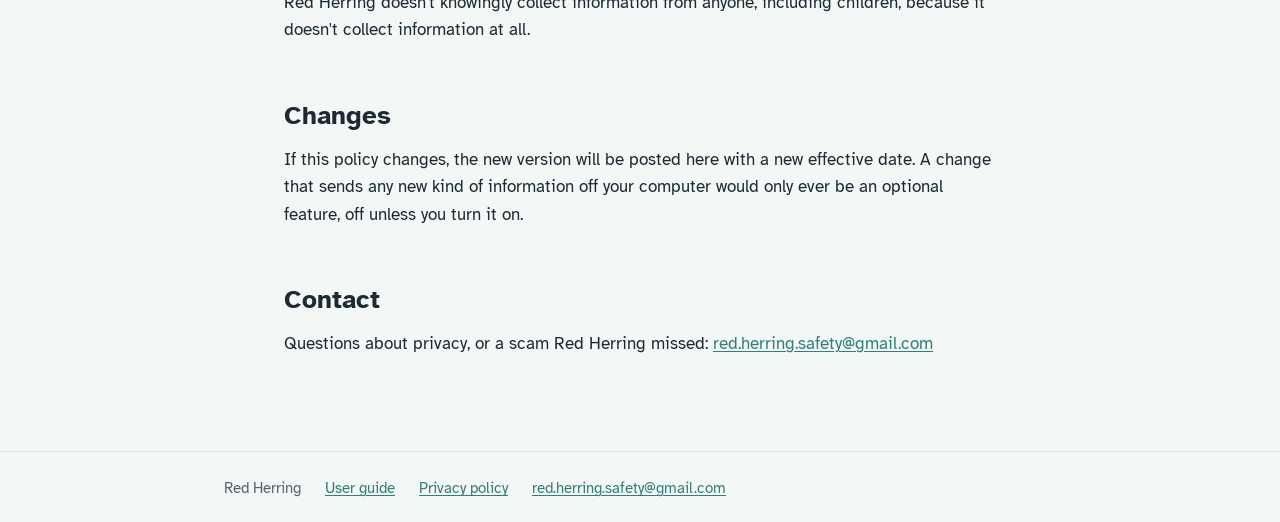
==== commit 48bc5b08: "Copy details now includes sender checks, reply-to and real link addresses" ====
--- a/privacy.html
+++ b/privacy.html
@@ -95,7 +95,7 @@
     </ul>
 
     <h2>"Copy details"</h2>
-    <p>The <em>Copy details</em> button on a note copies a short summary to your clipboard so you can choose to share it, for example to report a scam Red Herring missed. It includes the verdict, the sender's domain, the domains of links, and short quoted evidence, such as the subject or a phrase. It doesn't include the email's body as a whole, but evidence can quote short passages from it: a sentence, or up to a few hundred characters of hidden or copied text. Review it before sharing. Nothing is sent unless you paste it somewhere yourself.</p>
+    <p>The <em>Copy details</em> button on a note copies a summary to your clipboard so you can choose to share it, for example to report a scam Red Herring missed or a false alarm. It includes the verdict and its reasons; the sender's name and address; the subject; the result of Gmail's own sender checks; the reply-to address; the name of the mailing software, if any; and each link's text and the address it really goes to. Your own email address is replaced with [you], and email addresses inside links with [email]. It doesn't include the email's body as a whole, but evidence can quote short passages from it: a sentence, or up to a few hundred characters of hidden or copied text. Review it before sharing. Nothing is sent unless you paste it somewhere yourself.</p>
 
     <h2>Organizations</h2>
     <p>Organizations that install Red Herring for their staff can set its options through Chrome's management tools, for example turning off "Remember which organizations email you" for everyone. Red Herring reports nothing back to the organization.</p>
